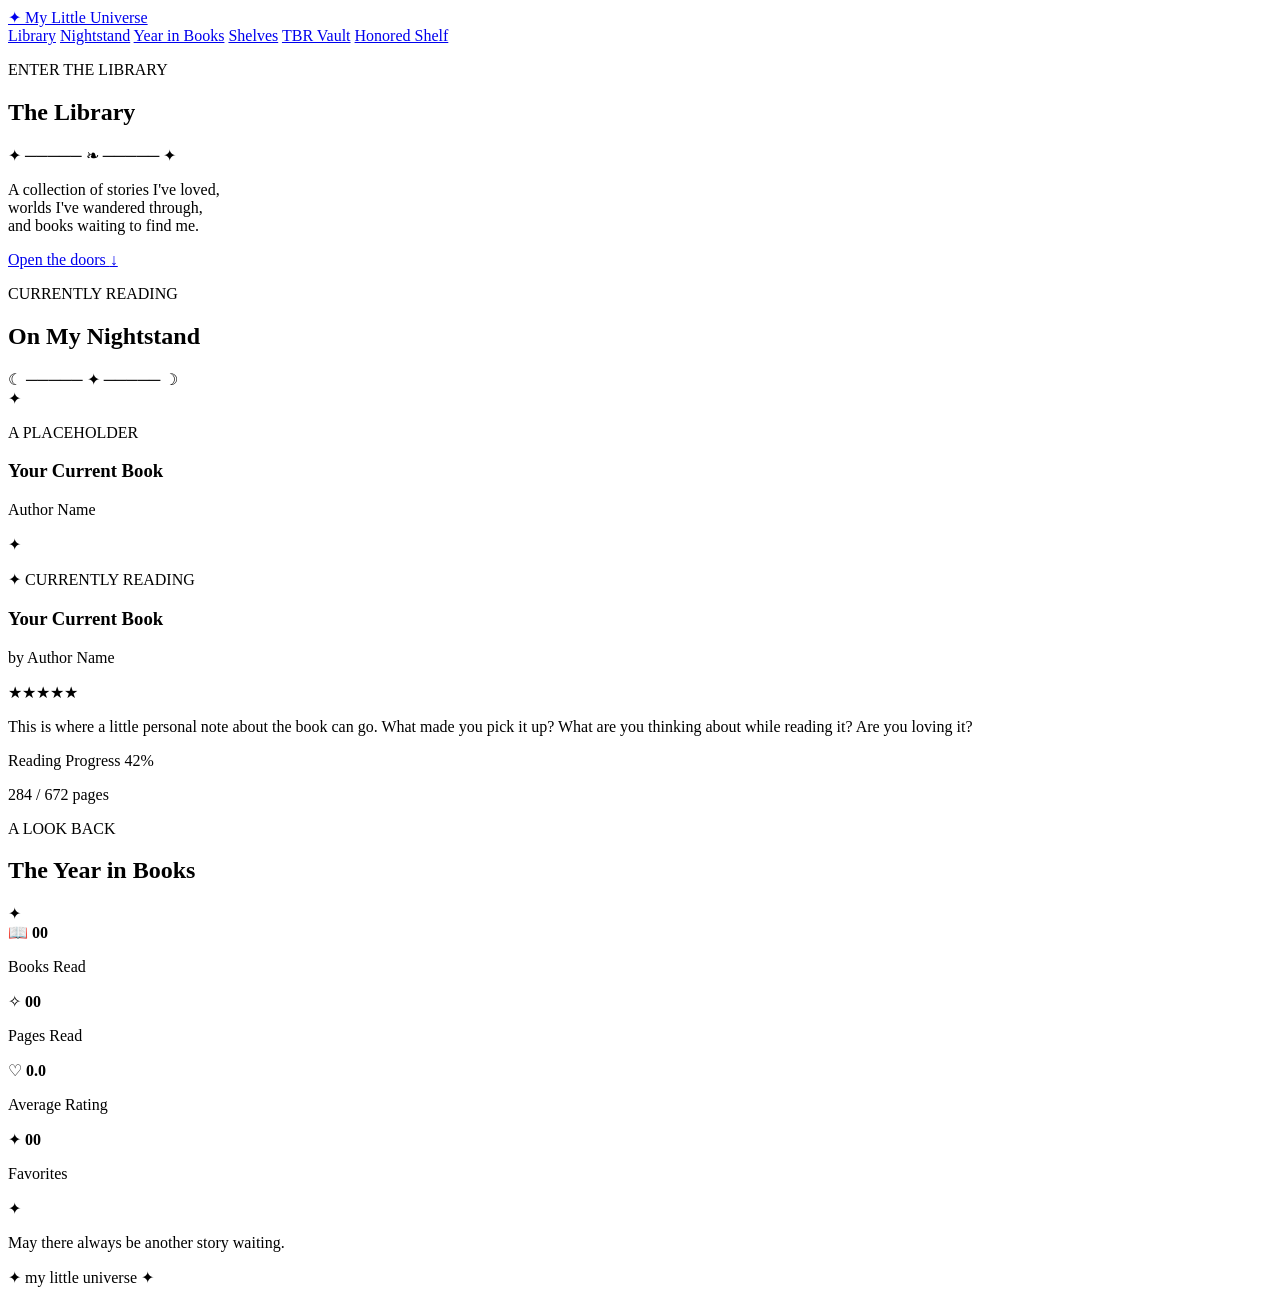
==== library/library.html @ 420b43dd "Create library.html" ====
<!DOCTYPE html>
<html lang="en">

<head>

    <meta charset="UTF-8">

    <meta name="viewport" content="width=device-width, initial-scale=1.0">

    <title>Library | My Little Universe</title>

    <link rel="stylesheet" href="library.css">

    <!-- Fonts -->
    <link rel="preconnect" href="https://fonts.googleapis.com">
    <link rel="preconnect" href="https://fonts.gstatic.com" crossorigin>

    <link href="https://fonts.googleapis.com/css2?family=Cormorant+Garamond:wght@300;400;500;600;700&family=Montserrat:wght@300;400;500&family=Parisienne&display=swap" rel="stylesheet">

</head>


<body>


    <!-- =========================================
         LIBRARY NAVIGATION
         ========================================= -->

    <header class="library-header">

        <a href="index.html" class="back-home">
            ✦ My Little Universe
        </a>


        <nav class="library-navigation">

            <a href="#library-home">Library</a>

            <a href="#nightstand">Nightstand</a>

            <a href="#year-in-books">Year in Books</a>

            <a href="#shelves">Shelves</a>

            <a href="#tbr">TBR Vault</a>

            <a href="#favorites">Honored Shelf</a>

        </nav>

    </header>



    <main>


        <!-- =========================================
             LIBRARY ENTRANCE
             ========================================= -->

        <section id="library-home" class="library-hero">


            <div class="library-stars"></div>


            <div class="library-hero-content">

                <p class="library-eyebrow">
                    ENTER THE LIBRARY
                </p>


                <h1>
                    The Library
                </h1>


                <div class="library-ornament">
                    ✦ ───── ❧ ───── ✦
                </div>


                <p class="library-subtitle">

                    A collection of stories I've loved,<br>
                    worlds I've wandered through,<br>
                    and books waiting to find me.

                </p>


                <a href="#nightstand" class="library-enter">

                    Open the doors

                    <span>↓</span>

                </a>

            </div>


            <div class="library-bookshelf-decoration">

                <span></span>
                <span></span>
                <span></span>
                <span></span>
                <span></span>
                <span></span>
                <span></span>

            </div>


        </section>



        <!-- =========================================
             ON MY NIGHTSTAND
             ========================================= -->

        <section id="nightstand" class="nightstand-section">


            <div class="library-section-heading">

                <p class="library-eyebrow">
                    CURRENTLY READING
                </p>

                <h2>
                    On My Nightstand
                </h2>

                <div class="library-divider">
                    ☾ ───── ✦ ───── ☽
                </div>

            </div>



            <div class="nightstand-book">


                <!-- BOOK COVER -->

                <div class="book-cover">

                    <div class="book-cover-inner">

                        <span class="book-cover-symbol">
                            ✦
                        </span>


                        <p class="book-cover-series">
                            A PLACEHOLDER
                        </p>


                        <h3>
                            Your Current Book
                        </h3>


                        <p class="book-cover-author">
                            Author Name
                        </p>


                        <span class="book-cover-symbol">
                            ✦
                        </span>

                    </div>

                </div>



                <!-- BOOK INFORMATION -->

                <div class="nightstand-info">


                    <p class="book-status">
                        ✦ CURRENTLY READING
                    </p>


                    <h3>
                        Your Current Book
                    </h3>


                    <p class="book-author">
                        by Author Name
                    </p>


                    <div class="book-rating">
                        ★★★★★
                    </div>


                    <p class="nightstand-note">

                        This is where a little personal note
                        about the book can go. What made you
                        pick it up? What are you thinking about
                        while reading it? Are you loving it?

                    </p>


                    <div class="reading-progress">

                        <div class="progress-heading">

                            <span>
                                Reading Progress
                            </span>

                            <span>
                                42%
                            </span>

                        </div>


                        <div class="progress-bar">

                            <div class="progress-fill"></div>

                        </div>

                    </div>


                    <p class="book-meta">

                        284 / 672 pages

                    </p>


                </div>


            </div>


        </section>



        <!-- =========================================
             YEAR IN BOOKS
             ========================================= -->

        <section id="year-in-books" class="year-section">


            <div class="library-section-heading">

                <p class="library-eyebrow">
                    A LOOK BACK
                </p>

                <h2>
                    The Year in Books
                </h2>

                <div class="library-divider">
                    ✦
                </div>

            </div>


            <div class="stats-grid">


                <div class="stat-card">

                    <span class="stat-symbol">
                        📖
                    </span>

                    <strong>
                        00
                    </strong>

                    <p>
                        Books Read
                    </p>

                </div>


                <div class="stat-card">

                    <span class="stat-symbol">
                        ✧
                    </span>

                    <strong>
                        00
                    </strong>

                    <p>
                        Pages Read
                    </p>

                </div>


                <div class="stat-card">

                    <span class="stat-symbol">
                        ♡
                    </span>

                    <strong>
                        0.0
                    </strong>

                    <p>
                        Average Rating
                    </p>

                </div>


                <div class="stat-card">

                    <span class="stat-symbol">
                        ✦
                    </span>

                    <strong>
                        00
                    </strong>

                    <p>
                        Favorites
                    </p>

                </div>


            </div>


        </section>



        <!-- =========================================
             FOOTER
             ========================================= -->

        <footer class="library-footer">

            <div>
                ✦
            </div>

            <p>
                May there always be another story waiting.
            </p>

            <span>
                ✦ my little universe ✦
            </span>

        </footer>


    </main>


</body>

</html>
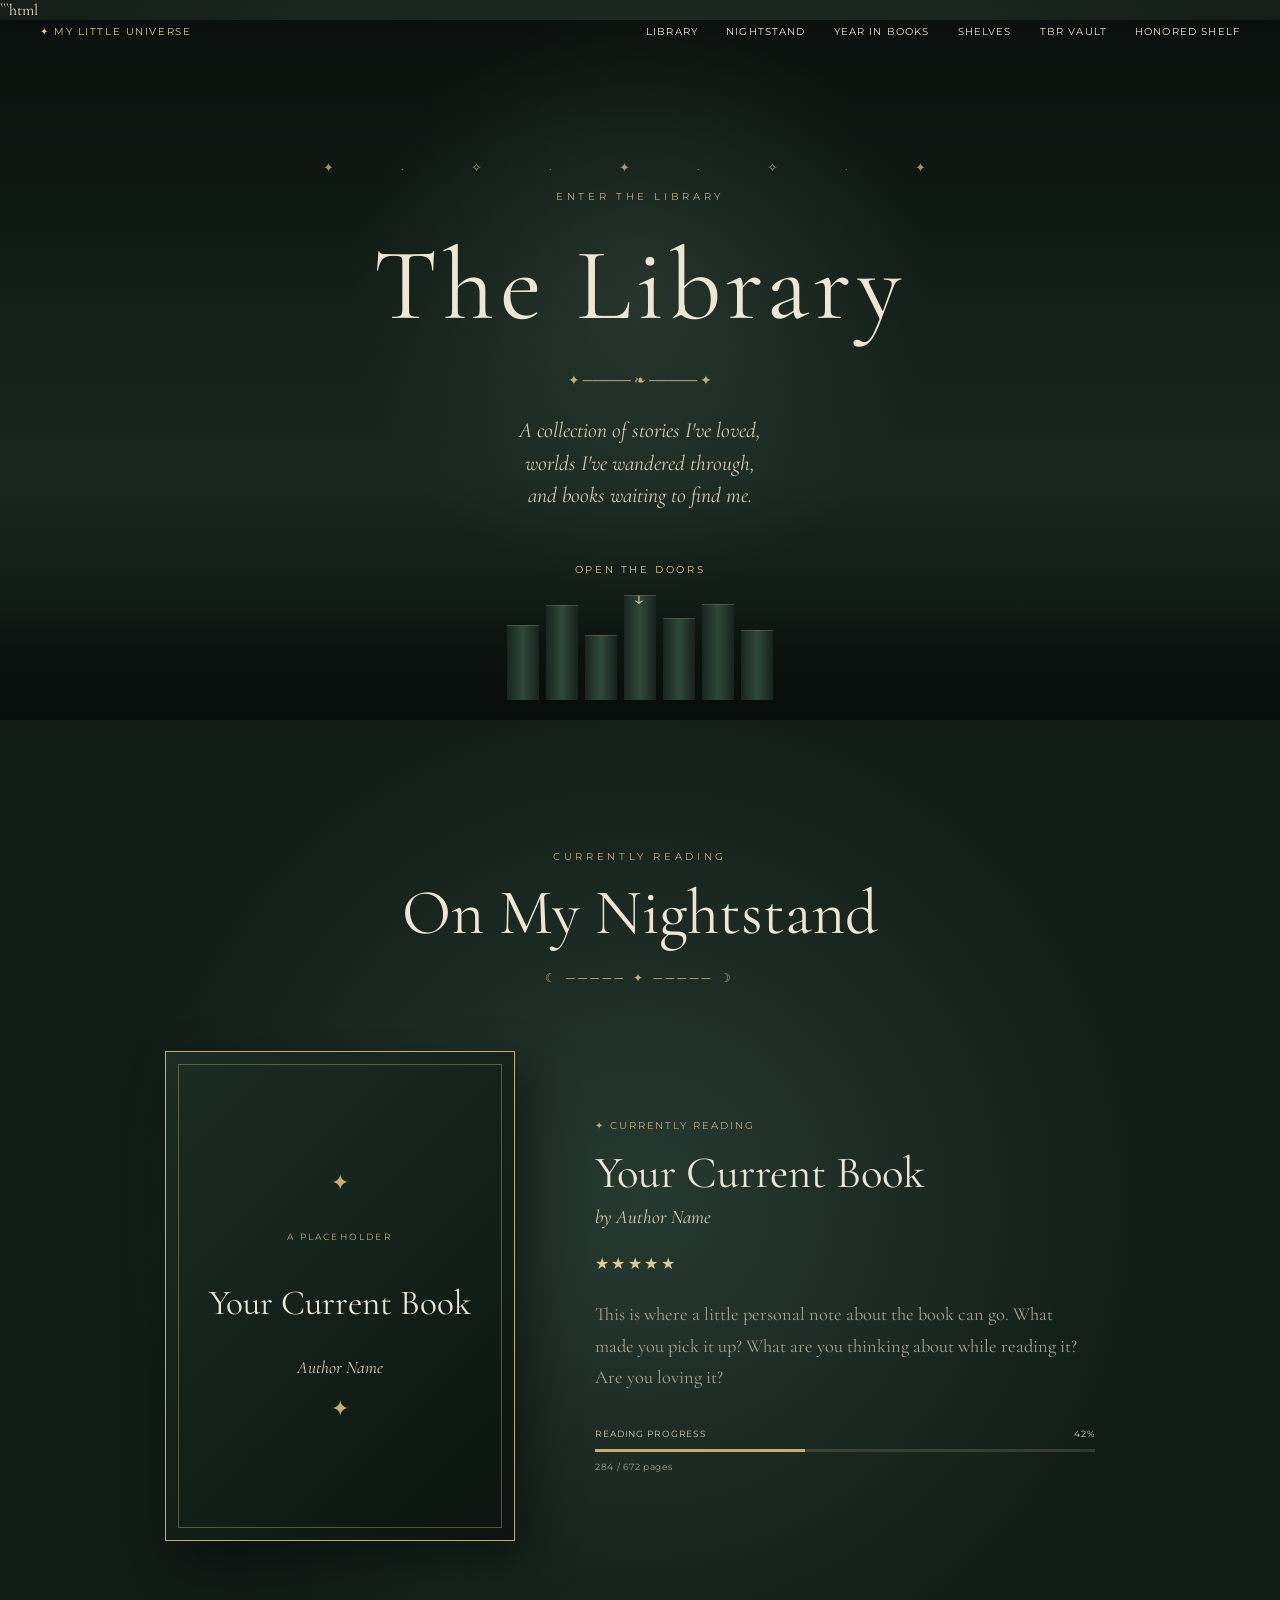
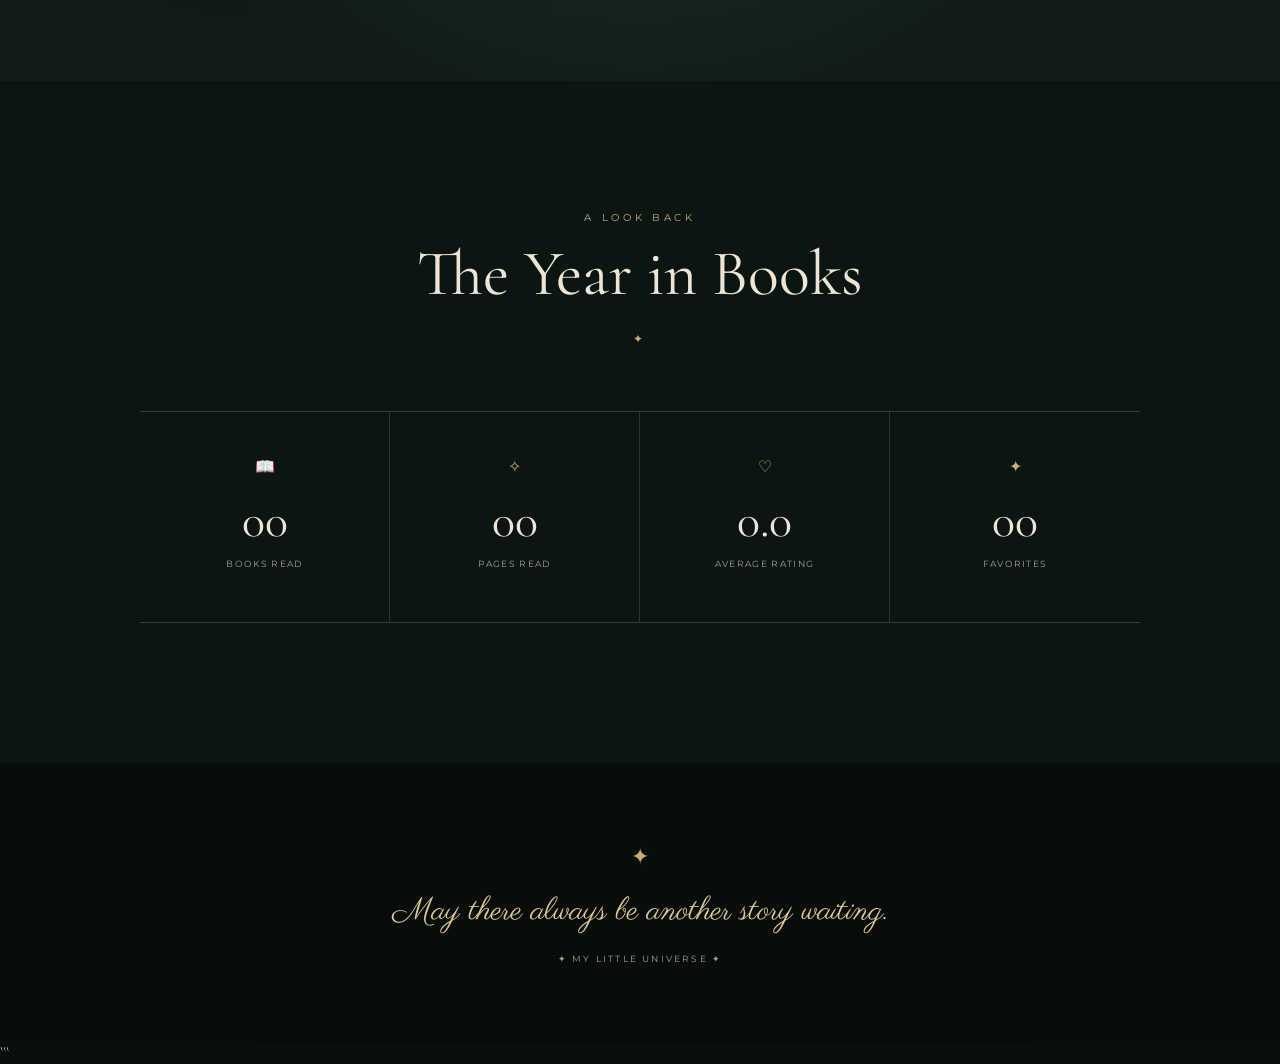
==== commit 2d14f950: "Update back link in library.html to correct path" ====
--- a/library/library.html
+++ b/library/library.html
@@ -1,3 +1,4 @@
+```html
 <!DOCTYPE html>
 <html lang="en">
 
@@ -29,7 +30,7 @@
 
     <header class="library-header">
 
-        <a href="index.html" class="back-home">
+        <a href="../index.html" class="back-home">
             ✦ My Little Universe
         </a>
 
@@ -390,3 +391,4 @@
 </body>
 
 </html>
+```
--- a/library/library.css
+++ b/library/library.css
@@ -0,0 +1,1086 @@
+/* ==================================================
+   MY LITTLE UNIVERSE
+   THE LIBRARY
+   ================================================== */
+
+
+/* ==================================================
+   ROOT
+   ================================================== */
+
+:root {
+
+    --library-night: #111814;
+    --library-deep: #080e0c;
+
+    --library-green: #24382f;
+    --library-green-light: #385044;
+
+    --library-gold: #c8ad72;
+    --library-gold-light: #e0ca91;
+
+    --library-cream: #eee5d2;
+    --library-parchment: #d9ccb2;
+
+    --library-muted: #aaa28f;
+
+    --library-shadow:
+        rgba(0, 0, 0, 0.45);
+
+}
+
+
+/* ==================================================
+   RESET
+   ================================================== */
+
+* {
+    box-sizing: border-box;
+}
+
+
+html {
+    scroll-behavior: smooth;
+}
+
+
+body {
+
+    margin: 0;
+
+    background:
+        radial-gradient(
+            circle at 50% 20%,
+            #263a30 0%,
+            var(--library-night) 45%,
+            var(--library-deep) 100%
+        );
+
+    color: var(--library-cream);
+
+    font-family:
+        "Cormorant Garamond",
+        Georgia,
+        serif;
+
+    overflow-x: hidden;
+
+}
+
+
+/* ==================================================
+   NAVIGATION
+   ================================================== */
+
+.library-header {
+
+    position: absolute;
+
+    top: 0;
+    left: 0;
+
+    width: 100%;
+
+    z-index: 50;
+
+    padding: 25px 40px;
+
+    display: flex;
+
+    justify-content: space-between;
+
+    align-items: center;
+
+}
+
+
+.back-home {
+
+    color: var(--library-gold-light);
+
+    text-decoration: none;
+
+    font-family:
+        "Montserrat",
+        sans-serif;
+
+    font-size: 0.65rem;
+
+    letter-spacing: 0.15em;
+
+    text-transform: uppercase;
+
+}
+
+
+.library-navigation {
+
+    display: flex;
+
+    gap: 28px;
+
+}
+
+
+.library-navigation a {
+
+    color: var(--library-cream);
+
+    text-decoration: none;
+
+    font-family:
+        "Montserrat",
+        sans-serif;
+
+    font-size: 0.6rem;
+
+    letter-spacing: 0.12em;
+
+    text-transform: uppercase;
+
+    transition:
+        color 0.3s ease;
+
+}
+
+
+.library-navigation a:hover {
+
+    color: var(--library-gold-light);
+
+}
+
+
+/* ==================================================
+   HERO
+   ================================================== */
+
+.library-hero {
+
+    position: relative;
+
+    min-height: 700px;
+
+    display: flex;
+
+    justify-content: center;
+
+    align-items: center;
+
+    text-align: center;
+
+    overflow: hidden;
+
+    background:
+
+        radial-gradient(
+            circle at 50% 40%,
+            rgba(61, 83, 68, 0.45),
+            transparent 38%
+        ),
+
+        linear-gradient(
+            to bottom,
+            #09100d,
+            #18271f 65%,
+            #0a110e
+        );
+
+}
+
+
+/* ==================================================
+   STARS
+   ================================================== */
+
+.library-stars {
+
+    position: absolute;
+
+    inset: 0;
+
+    opacity: 0.7;
+
+}
+
+
+.library-stars::before {
+
+    content: "✦     ·        ✧          ·     ✦          ·       ✧      ·       ✦";
+
+    position: absolute;
+
+    top: 20%;
+
+    left: 50%;
+
+    width: 100%;
+
+    transform: translateX(-50%);
+
+    color: var(--library-gold-light);
+
+    font-size: 0.8rem;
+
+    letter-spacing: 2rem;
+
+    white-space: nowrap;
+
+}
+
+
+/* ==================================================
+   HERO CONTENT
+   ================================================== */
+
+.library-hero-content {
+
+    position: relative;
+
+    z-index: 5;
+
+    margin-top: 50px;
+
+}
+
+
+.library-eyebrow {
+
+    color: var(--library-gold);
+
+    font-family:
+        "Montserrat",
+        sans-serif;
+
+    font-size: 0.65rem;
+
+    letter-spacing: 0.35em;
+
+    text-transform: uppercase;
+
+}
+
+
+.library-hero h1 {
+
+    margin: 20px 0 10px;
+
+    color: var(--library-cream);
+
+    font-size:
+        clamp(4rem, 8vw, 7rem);
+
+    font-weight: 400;
+
+    letter-spacing: 0.05em;
+
+}
+
+
+.library-ornament {
+
+    margin: 25px 0;
+
+    color: var(--library-gold);
+
+    font-size: 0.85rem;
+
+}
+
+
+.library-subtitle {
+
+    color: var(--library-parchment);
+
+    font-size: 1.35rem;
+
+    font-style: italic;
+
+    line-height: 1.5;
+
+}
+
+
+.library-enter {
+
+    display: inline-flex;
+
+    flex-direction: column;
+
+    align-items: center;
+
+    gap: 10px;
+
+    margin-top: 30px;
+
+    color: var(--library-gold-light);
+
+    text-decoration: none;
+
+    font-family:
+        "Montserrat",
+        sans-serif;
+
+    font-size: 0.65rem;
+
+    letter-spacing: 0.25em;
+
+    text-transform: uppercase;
+
+}
+
+
+.library-enter span {
+
+    font-size: 1.2rem;
+
+}
+
+
+/* ==================================================
+   BOOKSHELF DECORATION
+   ================================================== */
+
+.library-bookshelf-decoration {
+
+    position: absolute;
+
+    bottom: 0;
+
+    left: 0;
+
+    width: 100%;
+
+    height: 115px;
+
+    display: flex;
+
+    align-items: flex-end;
+
+    justify-content: center;
+
+    gap: 7px;
+
+    padding-bottom: 20px;
+
+    background:
+        linear-gradient(
+            to top,
+            #070d0b,
+            transparent
+        );
+
+}
+
+
+.library-bookshelf-decoration span {
+
+    display: block;
+
+    width: 32px;
+
+    background:
+        linear-gradient(
+            to right,
+            #18251f,
+            #30483b,
+            #17221d
+        );
+
+    border-top:
+        1px solid rgba(200,173,114,.25);
+
+}
+
+
+.library-bookshelf-decoration span:nth-child(1) {
+    height: 75px;
+}
+
+.library-bookshelf-decoration span:nth-child(2) {
+    height: 95px;
+}
+
+.library-bookshelf-decoration span:nth-child(3) {
+    height: 65px;
+}
+
+.library-bookshelf-decoration span:nth-child(4) {
+    height: 105px;
+}
+
+.library-bookshelf-decoration span:nth-child(5) {
+    height: 82px;
+}
+
+.library-bookshelf-decoration span:nth-child(6) {
+    height: 96px;
+}
+
+.library-bookshelf-decoration span:nth-child(7) {
+    height: 70px;
+}
+
+
+/* ==================================================
+   SHARED SECTION HEADING
+   ================================================== */
+
+.library-section-heading {
+
+    text-align: center;
+
+    margin-bottom: 65px;
+
+}
+
+
+.library-section-heading h2 {
+
+    margin: 10px 0;
+
+    color: var(--library-cream);
+
+    font-size:
+        clamp(2.5rem, 5vw, 4rem);
+
+    font-weight: 400;
+
+}
+
+
+.library-divider {
+
+    margin-top: 20px;
+
+    color: var(--library-gold);
+
+    font-size: 0.75rem;
+
+    letter-spacing: 0.3em;
+
+}
+
+
+/* ==================================================
+   NIGHTSTAND
+   ================================================== */
+
+.nightstand-section {
+
+    padding: 120px 7% 140px;
+
+    background:
+
+        radial-gradient(
+            circle at center,
+            #263a30,
+            #111c17 65%
+        );
+
+}
+
+
+.nightstand-book {
+
+    max-width: 950px;
+
+    margin: auto;
+
+    display: grid;
+
+    grid-template-columns:
+        350px 1fr;
+
+    gap: 80px;
+
+    align-items: center;
+
+}
+
+
+/* ==================================================
+   BOOK COVER
+   ================================================== */
+
+.book-cover {
+
+    height: 490px;
+
+    padding: 12px;
+
+    background:
+        linear-gradient(
+            135deg,
+            #1b2d24,
+            #0b1410
+        );
+
+    border:
+        1px solid var(--library-gold);
+
+    box-shadow:
+        15px 20px 45px
+        rgba(0,0,0,.45);
+
+}
+
+
+.book-cover-inner {
+
+    height: 100%;
+
+    border:
+        1px solid
+        rgba(200,173,114,.4);
+
+    display: flex;
+
+    flex-direction: column;
+
+    align-items: center;
+
+    justify-content: center;
+
+    text-align: center;
+
+    padding: 30px;
+
+}
+
+
+.book-cover-symbol {
+
+    color: var(--library-gold);
+
+    font-size: 1.4rem;
+
+}
+
+
+.book-cover-series {
+
+    margin-top: 35px;
+
+    color: var(--library-gold);
+
+    font-family:
+        "Montserrat",
+        sans-serif;
+
+    font-size: 0.55rem;
+
+    letter-spacing: 0.25em;
+
+}
+
+
+.book-cover h3 {
+
+    margin: 30px 0 15px;
+
+    color: var(--library-cream);
+
+    font-size: 2.2rem;
+
+    font-weight: 400;
+
+}
+
+
+.book-cover-author {
+
+    color: var(--library-parchment);
+
+    font-size: 1.1rem;
+
+    font-style: italic;
+
+}
+
+
+/* ==================================================
+   NIGHTSTAND INFORMATION
+   ================================================== */
+
+.book-status {
+
+    color: var(--library-gold);
+
+    font-family:
+        "Montserrat",
+        sans-serif;
+
+    font-size: 0.6rem;
+
+    letter-spacing: 0.2em;
+
+}
+
+
+.nightstand-info h3 {
+
+    margin: 15px 0 5px;
+
+    color: var(--library-cream);
+
+    font-size: 2.8rem;
+
+    font-weight: 400;
+
+}
+
+
+.book-author {
+
+    margin-top: 0;
+
+    color: var(--library-parchment);
+
+    font-size: 1.2rem;
+
+    font-style: italic;
+
+}
+
+
+.book-rating {
+
+    margin: 25px 0;
+
+    color: var(--library-gold-light);
+
+    letter-spacing: 0.15em;
+
+}
+
+
+.nightstand-note {
+
+    max-width: 500px;
+
+    color: var(--library-muted);
+
+    font-size: 1.15rem;
+
+    line-height: 1.7;
+
+}
+
+
+/* ==================================================
+   READING PROGRESS
+   ================================================== */
+
+.reading-progress {
+
+    max-width: 500px;
+
+    margin-top: 35px;
+
+}
+
+
+.progress-heading {
+
+    display: flex;
+
+    justify-content: space-between;
+
+    margin-bottom: 10px;
+
+    color: var(--library-parchment);
+
+    font-family:
+        "Montserrat",
+        sans-serif;
+
+    font-size: 0.55rem;
+
+    letter-spacing: 0.1em;
+
+    text-transform: uppercase;
+
+}
+
+
+.progress-bar {
+
+    width: 100%;
+
+    height: 3px;
+
+    background:
+        rgba(200,173,114,.2);
+
+}
+
+
+.progress-fill {
+
+    width: 42%;
+
+    height: 100%;
+
+    background:
+        var(--library-gold);
+
+}
+
+
+.book-meta {
+
+    color: var(--library-muted);
+
+    font-family:
+        "Montserrat",
+        sans-serif;
+
+    font-size: 0.55rem;
+
+    letter-spacing: 0.08em;
+
+}
+
+
+/* ==================================================
+   YEAR IN BOOKS
+   ================================================== */
+
+.year-section {
+
+    padding: 120px 7% 140px;
+
+    background: #0b1512;
+
+}
+
+
+.stats-grid {
+
+    max-width: 1000px;
+
+    margin: auto;
+
+    display: grid;
+
+    grid-template-columns:
+        repeat(4, 1fr);
+
+    border-top:
+        1px solid
+        rgba(200,173,114,.25);
+
+    border-bottom:
+        1px solid
+        rgba(200,173,114,.25);
+
+}
+
+
+.stat-card {
+
+    padding: 45px 20px;
+
+    text-align: center;
+
+    border-right:
+        1px solid
+        rgba(200,173,114,.2);
+
+}
+
+
+.stat-card:last-child {
+
+    border-right: none;
+
+}
+
+
+.stat-symbol {
+
+    display: block;
+
+    margin-bottom: 15px;
+
+    color: var(--library-gold);
+
+}
+
+
+.stat-card strong {
+
+    display: block;
+
+    color: var(--library-cream);
+
+    font-size: 3rem;
+
+    font-weight: 400;
+
+}
+
+
+.stat-card p {
+
+    margin-top: 8px;
+
+    color: var(--library-muted);
+
+    font-family:
+        "Montserrat",
+        sans-serif;
+
+    font-size: 0.55rem;
+
+    letter-spacing: 0.15em;
+
+    text-transform: uppercase;
+
+}
+
+
+/* ==================================================
+   FOOTER
+   ================================================== */
+
+.library-footer {
+
+    padding: 80px 25px;
+
+    text-align: center;
+
+    background: #070d0b;
+
+}
+
+
+.library-footer > div {
+
+    color: var(--library-gold);
+
+    font-size: 1.4rem;
+
+}
+
+
+.library-footer p {
+
+    margin: 20px 0;
+
+    color: var(--library-gold-light);
+
+    font-family:
+        "Parisienne",
+        cursive;
+
+    font-size: 2rem;
+
+}
+
+
+.library-footer span {
+
+    color: var(--library-muted);
+
+    font-family:
+        "Montserrat",
+        sans-serif;
+
+    font-size: 0.55rem;
+
+    letter-spacing: 0.25em;
+
+    text-transform: uppercase;
+
+}
+
+
+/* ==================================================
+   TABLET
+   ================================================== */
+
+@media (max-width: 900px) {
+
+    .library-header {
+
+        flex-direction: column;
+
+        gap: 20px;
+
+    }
+
+
+    .library-navigation {
+
+        flex-wrap: wrap;
+
+        justify-content: center;
+
+    }
+
+
+    .nightstand-book {
+
+        grid-template-columns: 280px 1fr;
+
+        gap: 45px;
+
+    }
+
+
+    .book-cover {
+
+        height: 420px;
+
+    }
+
+
+    .stats-grid {
+
+        grid-template-columns:
+            repeat(2, 1fr);
+
+    }
+
+
+    .stat-card:nth-child(2) {
+
+        border-right: none;
+
+    }
+
+
+    .stat-card:nth-child(1),
+    .stat-card:nth-child(2) {
+
+        border-bottom:
+            1px solid
+            rgba(200,173,114,.2);
+
+    }
+
+}
+
+
+/* ==================================================
+   MOBILE
+   ================================================== */
+
+@media (max-width: 650px) {
+
+    .library-header {
+
+        padding: 20px 15px;
+
+    }
+
+
+    .library-navigation {
+
+        gap: 12px;
+
+    }
+
+
+    .library-navigation a {
+
+        font-size: 0.5rem;
+
+    }
+
+
+    .library-hero {
+
+        min-height: 650px;
+
+    }
+
+
+    .library-hero h1 {
+
+        font-size: 4rem;
+
+    }
+
+
+    .library-subtitle {
+
+        padding: 0 20px;
+
+        font-size: 1.1rem;
+
+    }
+
+
+    .nightstand-section,
+    .year-section {
+
+        padding:
+            90px 20px 100px;
+
+    }
+
+
+    .nightstand-book {
+
+        grid-template-columns: 1fr;
+
+        gap: 45px;
+
+    }
+
+
+    .book-cover {
+
+        width: 260px;
+
+        height: 370px;
+
+        margin: auto;
+
+    }
+
+
+    .nightstand-info {
+
+        text-align: center;
+
+    }
+
+
+    .nightstand-note,
+    .reading-progress {
+
+        margin-left: auto;
+        margin-right: auto;
+
+    }
+
+
+    .stats-grid {
+
+        grid-template-columns: 1fr;
+
+    }
+
+
+    .stat-card {
+
+        border-right: none;
+
+        border-bottom:
+            1px solid
+            rgba(200,173,114,.2);
+
+    }
+
+
+    .stat-card:last-child {
+
+        border-bottom: none;
+
+    }
+
+}
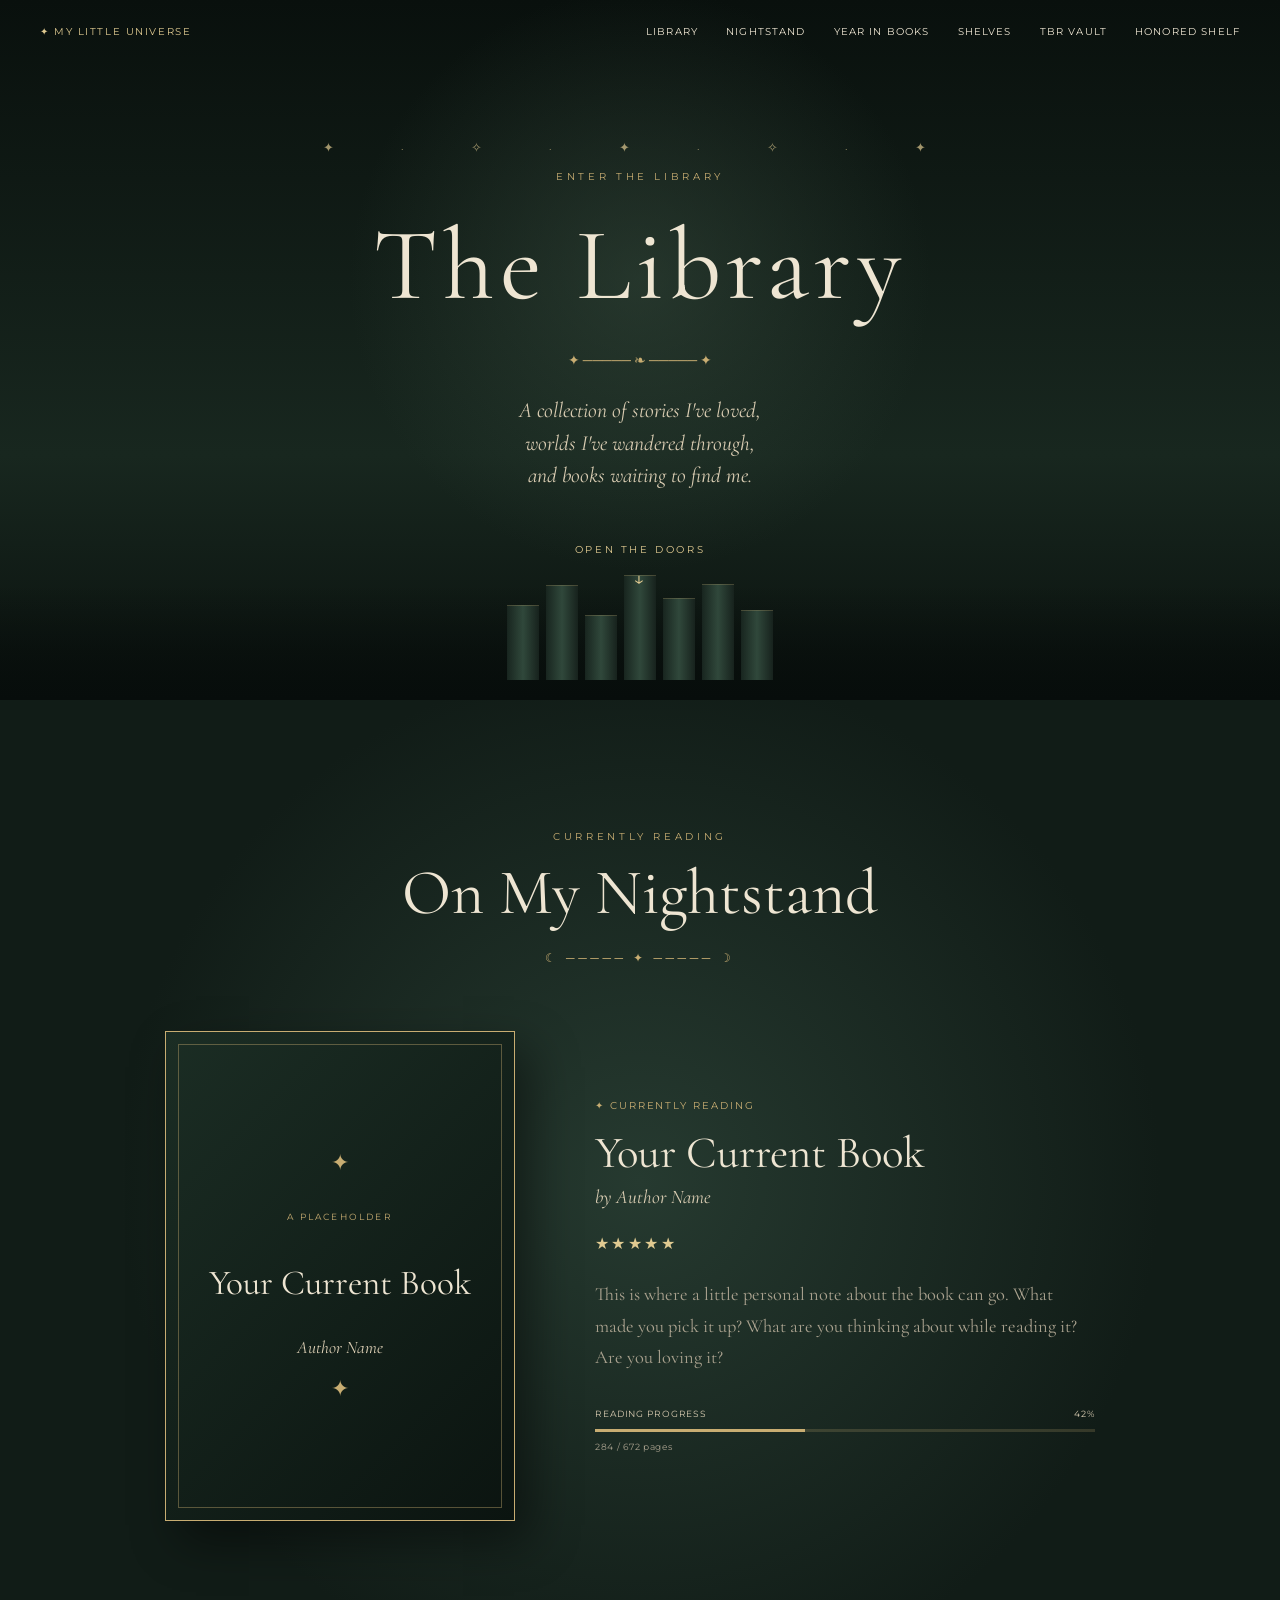
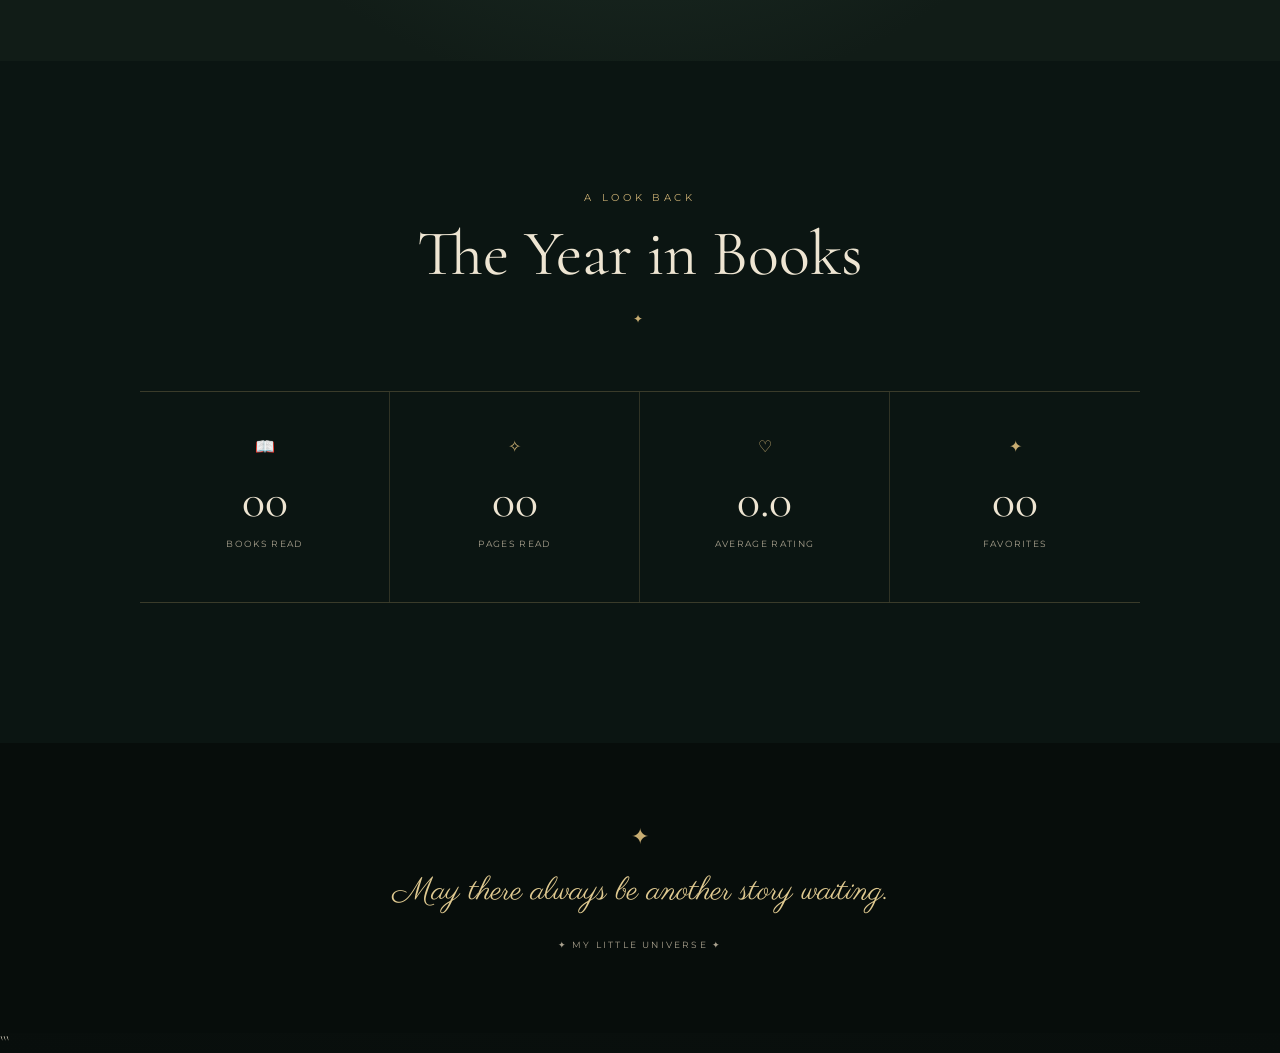
==== commit e68e3cf6: "Update library.html" ====
--- a/library/library.html
+++ b/library/library.html
@@ -1,4 +1,3 @@
-```html
 <!DOCTYPE html>
 <html lang="en">
 
